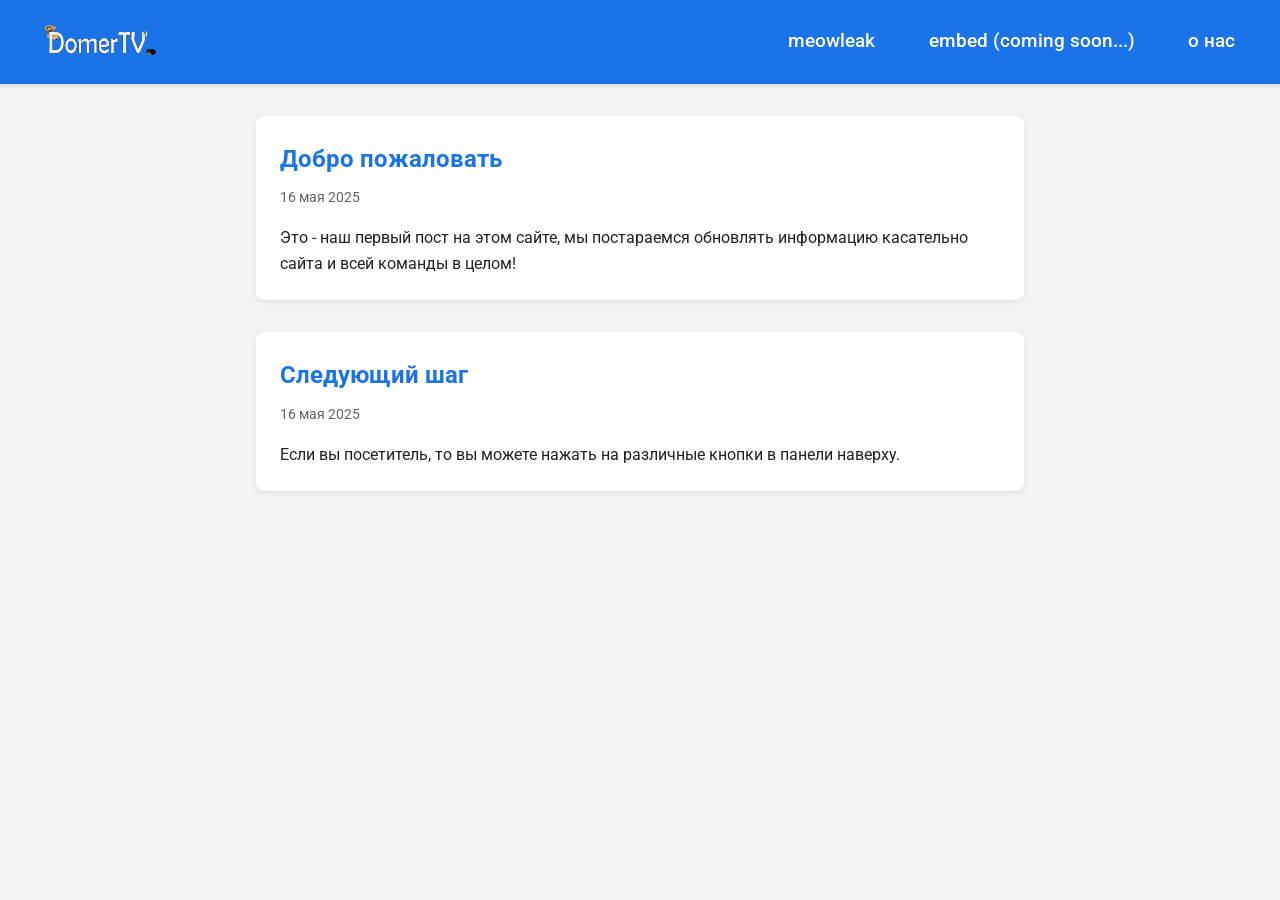
==== index.html @ 64f9ed05 "Add files via upload" ====
<!DOCTYPE html>
<html lang="ru">
<head>
  <meta charset="UTF-8" />
  <meta name="viewport" content="width=device-width, initial-scale=1.0" />
  <title>DomerTV</title>
  <link rel="stylesheet" href="data/style.css" />
  <link href="https://fonts.googleapis.com/css2?family=Roboto&display=swap" rel="stylesheet">
</head>
<body>
  <header>
    <div class="logo">
      <img src="data/logo.png" alt="logo">
    </div>
    <nav>
	  <a href="https://domertv.github.io/meowleak">meowleak</a>
	  <a href="https://domertv.github.io/embed">embed (coming soon...)</a>
	  <a href="https://domertv.github.io/about">о нас</a>
	</nav>
  </header>

  <main>
    <article class="post">
      <h2>Добро пожаловать</h2>
      <div class="date">16 мая 2025</div>
      <p>Это - наш первый пост на этом сайте, мы постараемся обновлять информацию касательно сайта и всей команды в целом!</p>
    </article>

    <article class="post">
      <h2>Следующий шаг</h2>
      <div class="date">16 мая 2025</div>
      <p>Если вы посетитель, то вы можете нажать на различные кнопки в панели наверху.</p>
    </article>
  </main>
</body>
</html>
---- data/style.css ----
* {
  margin: 0;
  padding: 0;
  box-sizing: border-box;
}

body {
  font-family: 'Roboto', sans-serif;
  background-color: #f1f3f4;
  color: #202124;
  line-height: 1.6;
}

header {
  background-color: #1a73e8; /* синий фон */
  display: flex;
  justify-content: space-between;
  align-items: center;
  padding: 1rem 2rem;
  position: sticky;
  top: 0;
  z-index: 1000;
  box-shadow: 0 2px 4px rgba(0,0,0,0.1);
}

.logo img {
  height: 44px;
}

nav a {
  margin-left: 1.5rem;
  text-decoration: none;
  color: white;
  font-weight: 500;
  font-size: 1.2rem;
  padding: 0.4rem 0.8rem;
  border-radius: 8px;
  transition: background-color 0.2s ease;
}

nav a:hover {
  background-color: rgba(255, 255, 255, 0.15); /* белый полупрозрачный */
}

main {
  max-width: 800px;
  margin: 2rem auto;
  padding: 0 1rem;
}

.post {
  background-color: #ffffff;
  border-radius: 8px;
  padding: 1.5rem;
  margin-bottom: 2rem;
  box-shadow: 0 2px 6px rgba(0,0,0,0.08);
  transition: box-shadow 0.3s ease;
}

.post:hover {
  box-shadow: 0 4px 12px rgba(0,0,0,0.12);
}

.post h2 {
  margin-bottom: 0.5rem;
  color: #1a73e8;
}

.post .date {
  font-size: 0.9rem;
  color: #5f6368;
  margin-bottom: 1rem;
}
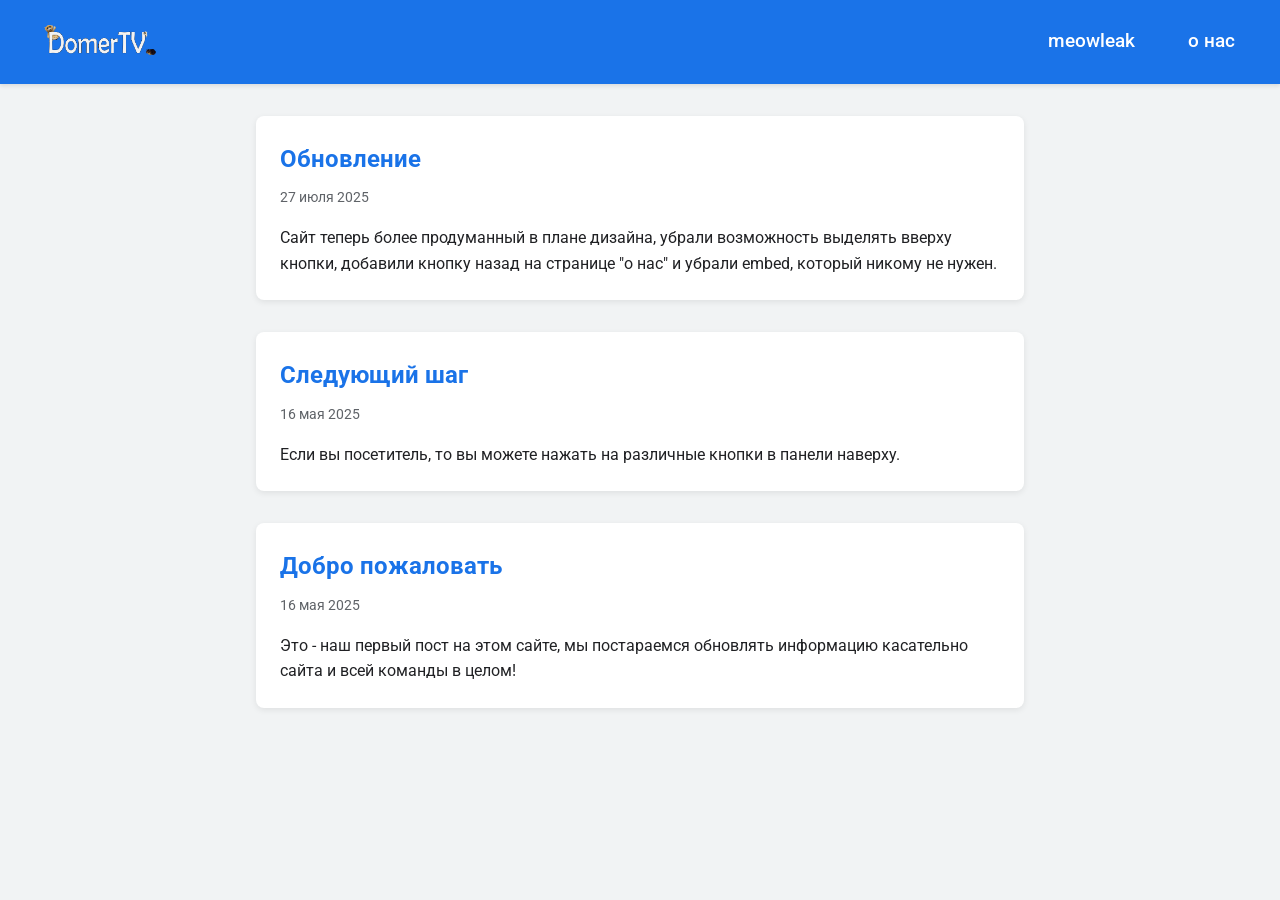
==== commit 7e23e734: "Update index.html" ====
--- a/index.html
+++ b/index.html
@@ -14,23 +14,28 @@
     </div>
     <nav>
 	  <a href="https://domertv.github.io/meowleak">meowleak</a>
-	  <a href="https://domertv.github.io/embed">embed (coming soon...)</a>
 	  <a href="https://domertv.github.io/about">о нас</a>
 	</nav>
   </header>
 
   <main>
+	<article class="post">
+      <h2>Обновление</h2>
+      <div class="date">27 июля 2025</div>
+      <p>Сайт теперь более продуманный в плане дизайна, убрали возможность выделять вверху кнопки, добавили кнопку назад на странице "о нас" и убрали embed, который никому не нужен.</p>
+    </article>
+	
+	<article class="post">
+      <h2>Следующий шаг</h2>
+      <div class="date">16 мая 2025</div>
+      <p>Если вы посетитель, то вы можете нажать на различные кнопки в панели наверху.</p>
+    </article>
+	
     <article class="post">
       <h2>Добро пожаловать</h2>
       <div class="date">16 мая 2025</div>
       <p>Это - наш первый пост на этом сайте, мы постараемся обновлять информацию касательно сайта и всей команды в целом!</p>
     </article>
-
-    <article class="post">
-      <h2>Следующий шаг</h2>
-      <div class="date">16 мая 2025</div>
-      <p>Если вы посетитель, то вы можете нажать на различные кнопки в панели наверху.</p>
-    </article>
   </main>
 </body>
 </html>
--- a/data/style.css
+++ b/data/style.css
@@ -21,6 +21,10 @@
   top: 0;
   z-index: 1000;
   box-shadow: 0 2px 4px rgba(0,0,0,0.1);
+}
+
+nav {
+  user-select: none;
 }
 
 .logo img {
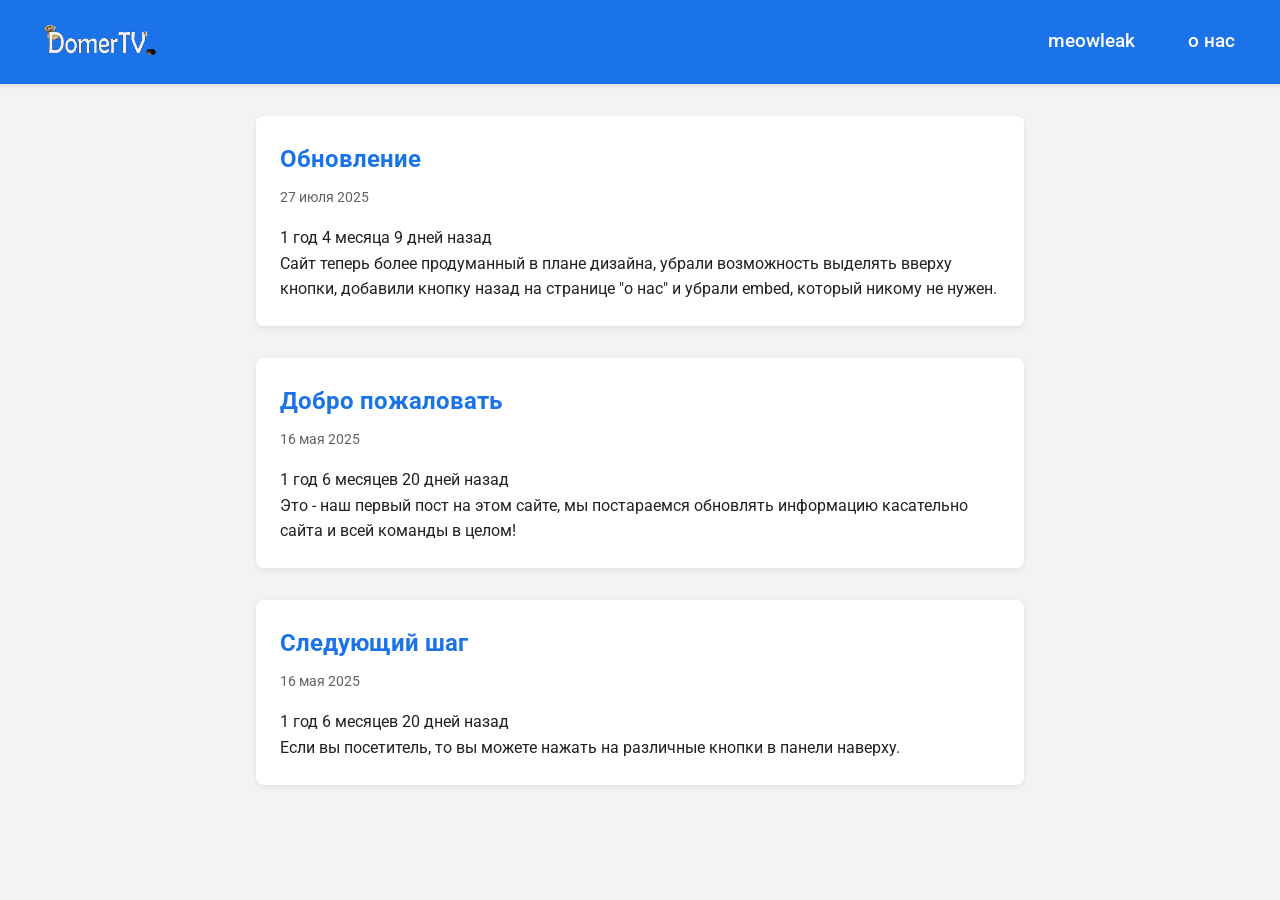
==== commit e79640da: "Update index.html" ====
--- a/index.html
+++ b/index.html
@@ -22,20 +22,78 @@
 	<article class="post">
       <h2>Обновление</h2>
       <div class="date">27 июля 2025</div>
+	  <div class="days-passed"></div>
       <p>Сайт теперь более продуманный в плане дизайна, убрали возможность выделять вверху кнопки, добавили кнопку назад на странице "о нас" и убрали embed, который никому не нужен.</p>
-    </article>
-	
-	<article class="post">
-      <h2>Следующий шаг</h2>
-      <div class="date">16 мая 2025</div>
-      <p>Если вы посетитель, то вы можете нажать на различные кнопки в панели наверху.</p>
     </article>
 	
     <article class="post">
       <h2>Добро пожаловать</h2>
       <div class="date">16 мая 2025</div>
+	  <div class="days-passed"></div>
       <p>Это - наш первый пост на этом сайте, мы постараемся обновлять информацию касательно сайта и всей команды в целом!</p>
     </article>
+
+    <article class="post">
+      <h2>Следующий шаг</h2>
+      <div class="date">16 мая 2025</div>
+	  <div class="days-passed"></div>
+      <p>Если вы посетитель, то вы можете нажать на различные кнопки в панели наверху.</p>
+    </article>
+	<script>
+		document.addEventListener("DOMContentLoaded", function () {
+		  const monthNames = {
+			ru: [
+			  "января", "февраля", "марта", "апреля", "мая", "июня",
+			  "июля", "августа", "сентября", "октября", "ноября", "декабря"
+			]
+		  };
+
+		  document.querySelectorAll(".post").forEach(post => {
+			const dateEl = post.querySelector(".date");
+			const outputEl = post.querySelector(".days-passed");
+
+			if (!dateEl || !outputEl) return;
+
+			const dateText = dateEl.textContent.trim();
+			const [day, monthName, year] = dateText.split(" ");
+			const monthIndex = monthNames.ru.indexOf(monthName);
+			const postDate = new Date(parseInt(year), monthIndex, parseInt(day));
+			const now = new Date();
+
+			let years = now.getFullYear() - postDate.getFullYear();
+			let months = now.getMonth() - postDate.getMonth();
+			let days = now.getDate() - postDate.getDate();
+
+			if (days < 0) {
+			  months--;
+			  const prevMonth = new Date(now.getFullYear(), now.getMonth(), 0);
+			  days += prevMonth.getDate();
+			}
+
+			if (months < 0) {
+			  years--;
+			  months += 12;
+			}
+
+			// форматирование
+			let parts = [];
+			if (years > 0) parts.push(`${years} ${declension(years, ['год', 'года', 'лет'])}`);
+			if (months > 0) parts.push(`${months} ${declension(months, ['месяц', 'месяца', 'месяцев'])}`);
+			if (days > 0 || parts.length === 0) parts.push(`${days} ${declension(days, ['день', 'дня', 'дней'])}`);
+
+			outputEl.textContent = `${parts.join(" ")} назад`;
+		  });
+
+		  function declension(number, words) {
+			number = Math.abs(number) % 100;
+			let n1 = number % 10;
+			if (number > 10 && number < 20) return words[2];
+			if (n1 > 1 && n1 < 5) return words[1];
+			if (n1 == 1) return words[0];
+			return words[2];
+		  }
+		});
+	</script>
   </main>
 </body>
 </html>
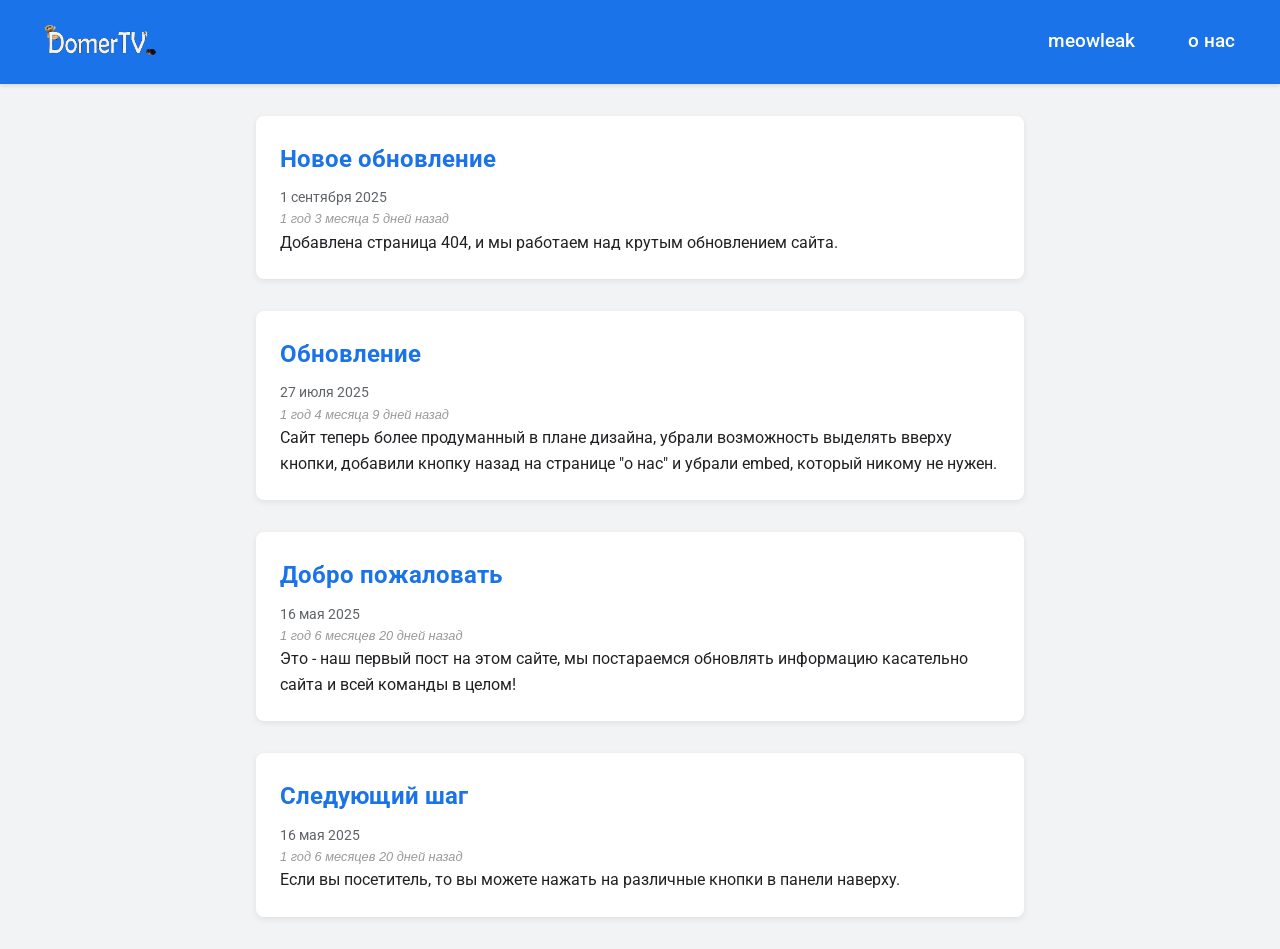
==== commit 27cd1ff5: "Update index.html" ====
--- a/index.html
+++ b/index.html
@@ -19,6 +19,13 @@
   </header>
 
   <main>
+	  <article class="post">
+      <h2>Новое обновление</h2>
+      <div class="date">1 сентября 2025</div>
+	  <div class="days-passed"></div>
+      <p>Добавлена страница 404, и мы работаем над крутым обновлением сайта.</p>
+    </article>
+	
 	<article class="post">
       <h2>Обновление</h2>
       <div class="date">27 июля 2025</div>
@@ -97,3 +104,4 @@
   </main>
 </body>
 </html>
+
--- a/data/style.css
+++ b/data/style.css
@@ -75,3 +75,22 @@
   color: #5f6368;
   margin-bottom: 1rem;
 }
+
+.date-container {
+  display: inline-flex;
+  gap: 8px;
+  align-items: center;
+}
+
+.post .date {
+  font-size: 0.9rem;
+  color: #5f6368;
+  margin-bottom: 0;
+}
+
+.days-passed {
+  font-size: 0.8rem;
+  color: #999;
+  font-style: italic;
+}
+
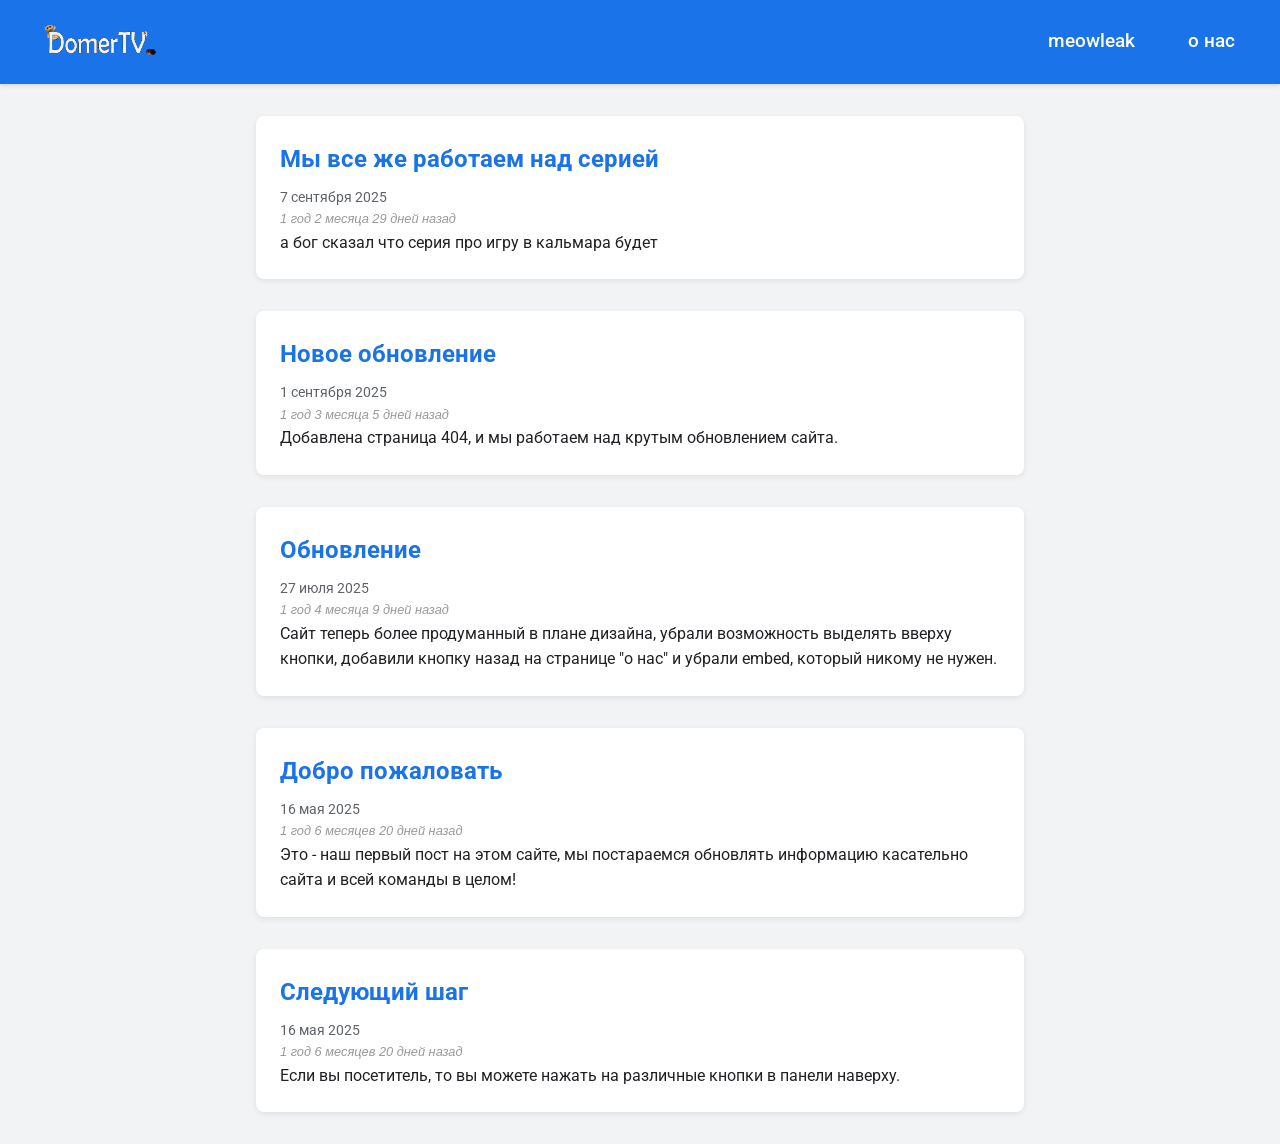
==== commit 0a2195a1: "Update index.html new post" ====
--- a/index.html
+++ b/index.html
@@ -19,6 +19,13 @@
   </header>
 
   <main>
+	  <article class="post">
+      <h2>Мы все же работаем над серией</h2>
+      <div class="date">7 сентября 2025</div>
+	  <div class="days-passed"></div>
+      <p>а бог сказал что серия про игру в кальмара будет</p>
+    </article>
+	  
 	  <article class="post">
       <h2>Новое обновление</h2>
       <div class="date">1 сентября 2025</div>
@@ -105,3 +112,4 @@
 </body>
 </html>
 
+
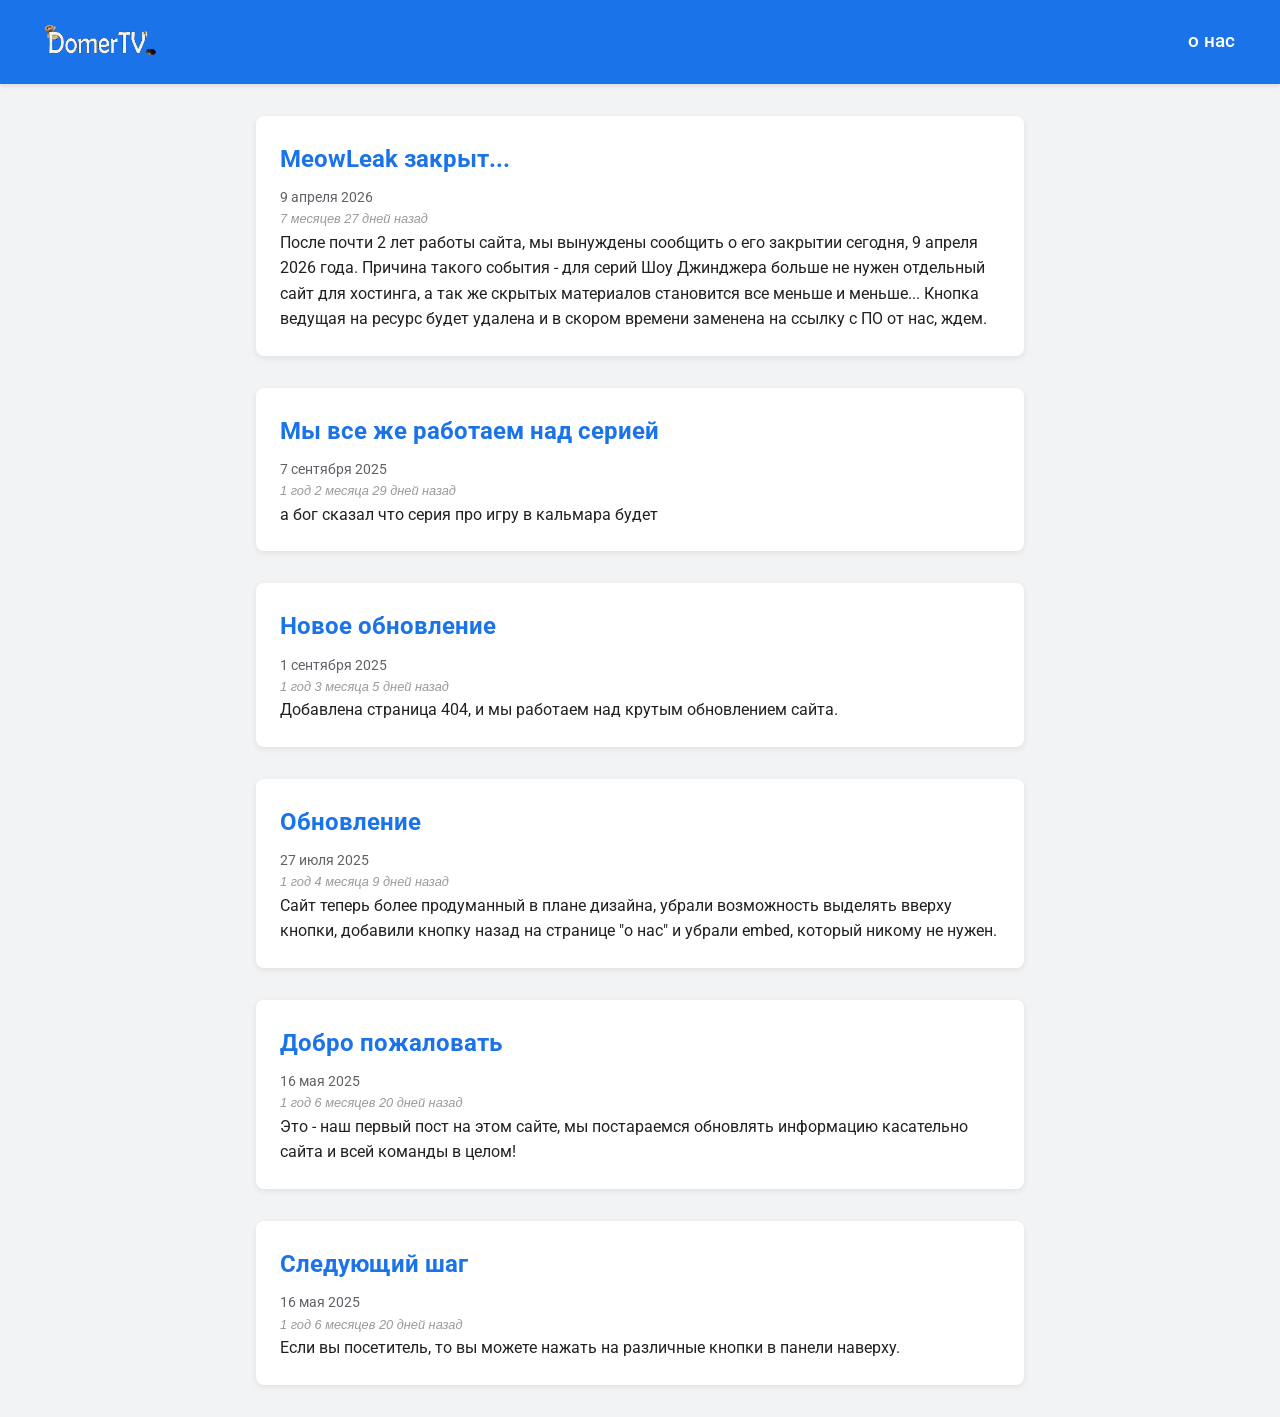
==== commit d30f0c82: "Update index.html" ====
--- a/index.html
+++ b/index.html
@@ -13,12 +13,18 @@
       <img src="data/logo.png" alt="logo">
     </div>
     <nav>
-	  <a href="https://domertv.github.io/meowleak">meowleak</a>
 	  <a href="https://domertv.github.io/about">о нас</a>
 	</nav>
   </header>
 
   <main>
+	  <article class="post">
+      <h2>MeowLeak закрыт...</h2>
+      <div class="date">9 апреля 2026</div>
+	  <div class="days-passed"></div>
+      <p>После почти 2 лет работы сайта, мы вынуждены сообщить о его закрытии сегодня, 9 апреля 2026 года. Причина такого события - для серий Шоу Джинджера больше не нужен отдельный сайт для хостинга, а так же скрытых материалов становится все меньше и меньше... Кнопка ведущая на ресурс будет удалена и в скором времени заменена на ссылку с ПО от нас, ждем.</p>
+    </article>
+	  
 	  <article class="post">
       <h2>Мы все же работаем над серией</h2>
       <div class="date">7 сентября 2025</div>
